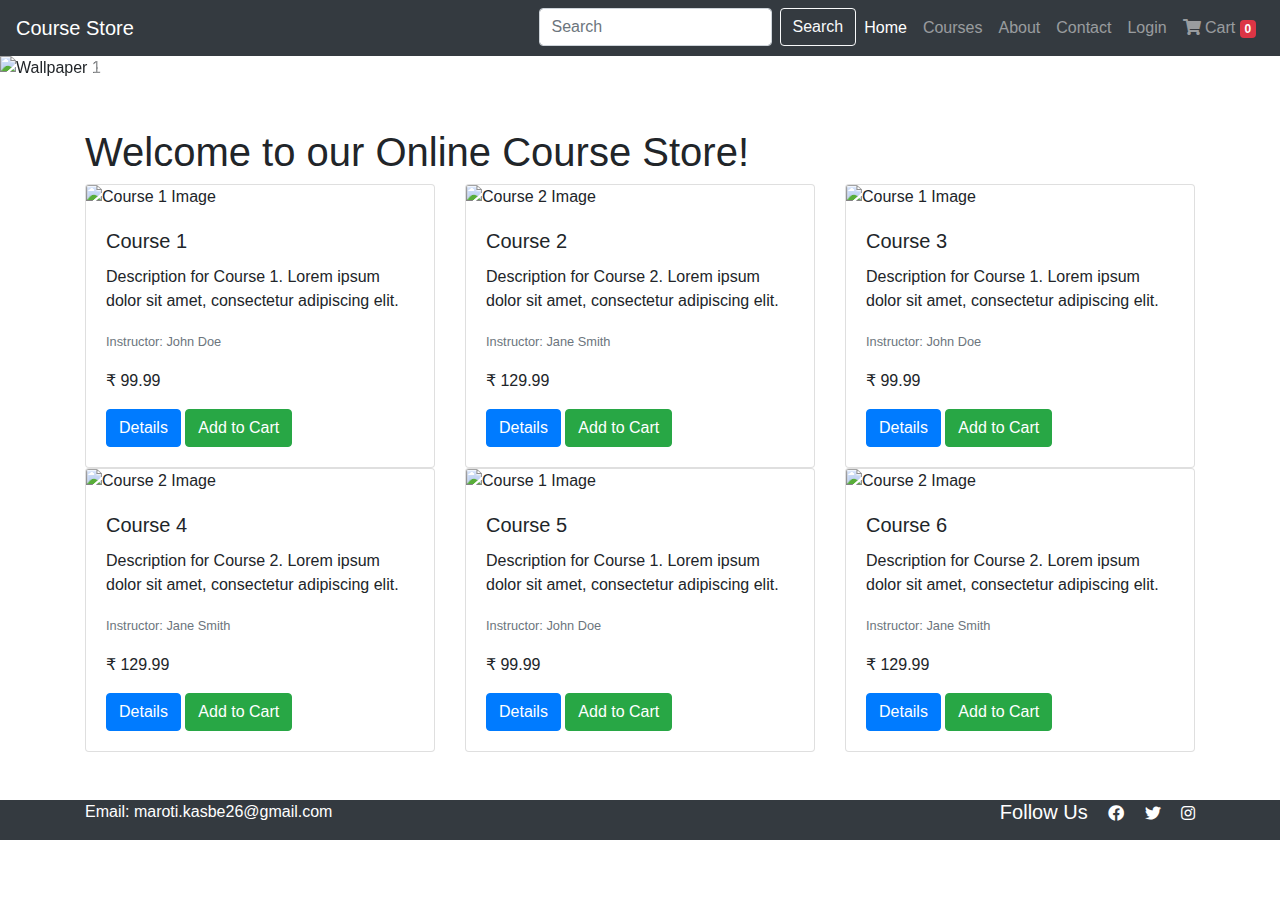
==== index.html @ 57f070c9 "added index.html" ====
<!DOCTYPE html>
<html lang="en">
<head>
  <meta charset="UTF-8">
  <meta name="viewport" content="width=device-width, initial-scale=1">
  <title>Online Course Store</title>
  <link rel="stylesheet" href="https://stackpath.bootstrapcdn.com/bootstrap/4.3.1/css/bootstrap.min.css">
  <link rel="stylesheet" href="style.css">
  <link rel="stylesheet" href="https://cdnjs.cloudflare.com/ajax/libs/font-awesome/5.15.1/css/all.min.css">
</head>
<body>

<!-- Navigation Bar -->
<nav class="navbar navbar-expand-lg navbar-dark bg-dark">
  <a class="navbar-brand" href="#">Course Store</a>
  <button class="navbar-toggler" type="button" data-toggle="collapse" data-target="#navbarNav" aria-controls="navbarNav" aria-expanded="false" aria-label="Toggle navigation">
    <span class="fas fa-bars"></span>
  </button>
  <div class="collapse navbar-collapse" id="navbarNav">
    <ul class="navbar-nav ml-auto">
        <li class="nav-item">
            <form class="form-inline my-2 my-lg-0">
              <input class="form-control mr-sm-2" type="search" placeholder="Search" aria-label="Search">
              <button class="btn btn-outline-light my-2 my-sm-0" type="submit">Search</button>
            </form>
          </li>
      <li class="nav-item active">
        <a class="nav-link" href="#">Home</a>
      </li>
      <li class="nav-item">
        <a class="nav-link" href="courses.html">Courses</a>
      </li>
      <li class="nav-item">
        <a class="nav-link" href="#">About</a>
      </li>
      <li class="nav-item">
        <a class="nav-link" href="#">Contact</a>
      </li>
      <li class="nav-item">
        <a class="nav-link" href="#">Login</a>
      </li>
      <li class="nav-item">
        <a class="nav-link" href="cart.html">
            <i class="fas fa-shopping-cart"></i> Cart
            <span id="cart-item-count" class="badge badge-danger">0</span>
        </a>
    </li>
    </ul>
  </div>
</nav>

<!-- Carousel Section -->
<div id="carouselExample" class="carousel slide" data-ride="carousel">
    <div class="carousel-inner">
      <div class="carousel-item active">
        <img src="/images/c1.jpg" class="d-block w-100" alt="Wallpaper 1">
      </div>
      <div class="carousel-item">
        <img src="/images/c2.jpg" class="d-block w-100" alt="Wallpaper 2">
      </div>
      <div class="carousel-item">
        <img src="/images/c3.jpg" class="d-block w-100" alt="Wallpaper 2">
      </div>
      <!-- prev & next -->
    </div>
    <a class="carousel-control-prev" href="#carouselExample" role="button" data-slide="prev">
      <span class="carousel-control-prev-icon" aria-hidden="true"></span>
      <span class="sr-only">Previous</span>
    </a>
    <a class="carousel-control-next" href="#carouselExample" role="button" data-slide="next">
      <span class="carousel-control-next-icon" aria-hidden="true"></span>
      <span class="sr-only">Next</span>
    </a>
  </div>
<!-- Main Content -->
<div class="container mt-5">
    <h1>Welcome to our Online Course Store!</h1>
  
    <div class="row">
        <!-- Course cards -->
        <div class="col-md-4">
          <div class="card">
            <img src="/images/java.jpg" class="card-img-top" alt="Course 1 Image">
            <div class="card-body">
              <h5 class="card-title">Course 1</h5>
              <p class="card-text">Description for Course 1. Lorem ipsum dolor sit amet, consectetur adipiscing elit.</p>
              <p class="card-text"><small class="text-muted">Instructor: John Doe</small></p>
              <p class="card-text">&#8377 99.99</p>
              <a href="#" class="btn btn-primary">Details</a>
           <a href="#" class="btn btn-success" onclick="addToCart('Course 1', 99.99, '/images/java.jpg')">Add to Cart</a>



            </div>
          </div>
        </div>
    
        <div class="col-md-4">
          <div class="card">
            <img src="/images/ds.jpeg" class="card-img-top" alt="Course 2 Image">
            <div class="card-body">
              <h5 class="card-title">Course 2</h5>
              <p class="card-text">Description for Course 2. Lorem ipsum dolor sit amet, consectetur adipiscing elit.</p>
              <p class="card-text"><small class="text-muted">Instructor: Jane Smith</small></p>
              <p class="card-text">&#8377 129.99</p>
              <a href="#" class="btn btn-primary">Details</a>
               <a href="#" class="btn btn-success" onclick="addToCart('Course 2', 129.99, '/images/ds.jpeg')">Add to Cart</a>


            </div>
          </div>
        </div>
    
        <div class="col-md-4">
            <div class="card">
              <img src="/images/ml.jpeg" class="card-img-top" alt="Course 1 Image">
              <div class="card-body">
                <h5 class="card-title">Course 3</h5>
                <p class="card-text">Description for Course 1. Lorem ipsum dolor sit amet, consectetur adipiscing elit.</p>
                <p class="card-text"><small class="text-muted">Instructor: John Doe</small></p>
                <p class="card-text">&#8377 99.99</p>
                <a href="#" class="btn btn-primary">Details</a>
               <a href="#" class="btn btn-success" onclick="addToCart('Course 3', 99.99, '/images/ml.jpeg')">Add to Cart</a>


              </div>
            </div>
          </div>
      
          <div class="col-md-4">
            <div class="card">
              <img src="/images/sql.png" class="card-img-top" alt="Course 2 Image">
              <div class="card-body">
                <h5 class="card-title">Course 4</h5>
                <p class="card-text">Description for Course 2. Lorem ipsum dolor sit amet, consectetur adipiscing elit.</p>
                <p class="card-text"><small class="text-muted">Instructor: Jane Smith</small></p>
                <p class="card-text">&#8377 129.99</p>
                <a href="#" class="btn btn-primary">Details</a>
               <a href="#" class="btn btn-success" onclick="addToCart('Course 4', 129.99, '/images/sql.png')">Add to Cart</a>


              </div>
            </div>
          </div>
          <div class="col-md-4">
            <div class="card">
              <img src="/images/python.png" class="card-img-top" alt="Course 1 Image">
              <div class="card-body">
                <h5 class="card-title">Course 5</h5>
                <p class="card-text">Description for Course 1. Lorem ipsum dolor sit amet, consectetur adipiscing elit.</p>
                <p class="card-text"><small class="text-muted">Instructor: John Doe</small></p>
                <p class="card-text">&#8377 99.99</p>
                <a href="#" class="btn btn-primary">Details</a>
                 <a href="#" class="btn btn-success" onclick="addToCart('Course 5', 99.99, '/images/python.png')">Add to Cart</a>
  
  
              </div>
            </div>
          </div>
          <div class="col-md-4">
            <div class="card">
              <img src="/images/ai.jpeg" class="card-img-top" alt="Course 2 Image">
              <div class="card-body">
                <h5 class="card-title">Course 6</h5>
                <p class="card-text">Description for Course 2. Lorem ipsum dolor sit amet, consectetur adipiscing elit.</p>
                <p class="card-text"><small class="text-muted">Instructor: Jane Smith</small></p>
                <p class="card-text">&#8377 129.99</p>
                <a href="#" class="btn btn-primary">Details</a>
                 <a href="#" class="btn btn-success" onclick="addToCart('Course 6', 129.99, '/images/ai.jpeg')">Add to Cart</a>
  
  
              </div>
            </div>
          </div>
       
      </div>
  </div>
  
<!-- Footer Section -->
<footer class="footer mt-5 bg-dark text-white">
    <div class="container">
        <div class="row">
            <div class="col-md-6">
                <p>Email: maroti.kasbe26@gmail.com</p>
            </div>
            <div class="col-md-6 text-md-right">
                <h5 class="mr-3 d-inline-block">Follow Us</h5>
                <!-- social media icons or links here -->
                <i class="fab fa-facebook mr-3"></i>
                <i class="fab fa-twitter mr-3"></i>
                <i class="fab fa-instagram"></i>
            </div>
        </div>
    </div>
</footer>






<!-- Bootstrap JS and other scripts -->
<script src="https://code.jquery.com/jquery-3.3.1.slim.min.js"></script>
<script src="https://cdnjs.cloudflare.com/ajax/libs/popper.js/1.14.7/umd/popper.min.js"></script>
<script src="https://stackpath.bootstrapcdn.com/bootstrap/4.3.1/js/bootstrap.min.js"></script>

<!-- Link to external JavaScript file -->
<script src="./cart.js"></script>
<script>
    // Update cart item count on page load
    window.addEventListener('load', function () {
      updateCartItemCount();
    });
  </script>
</body>
</html>
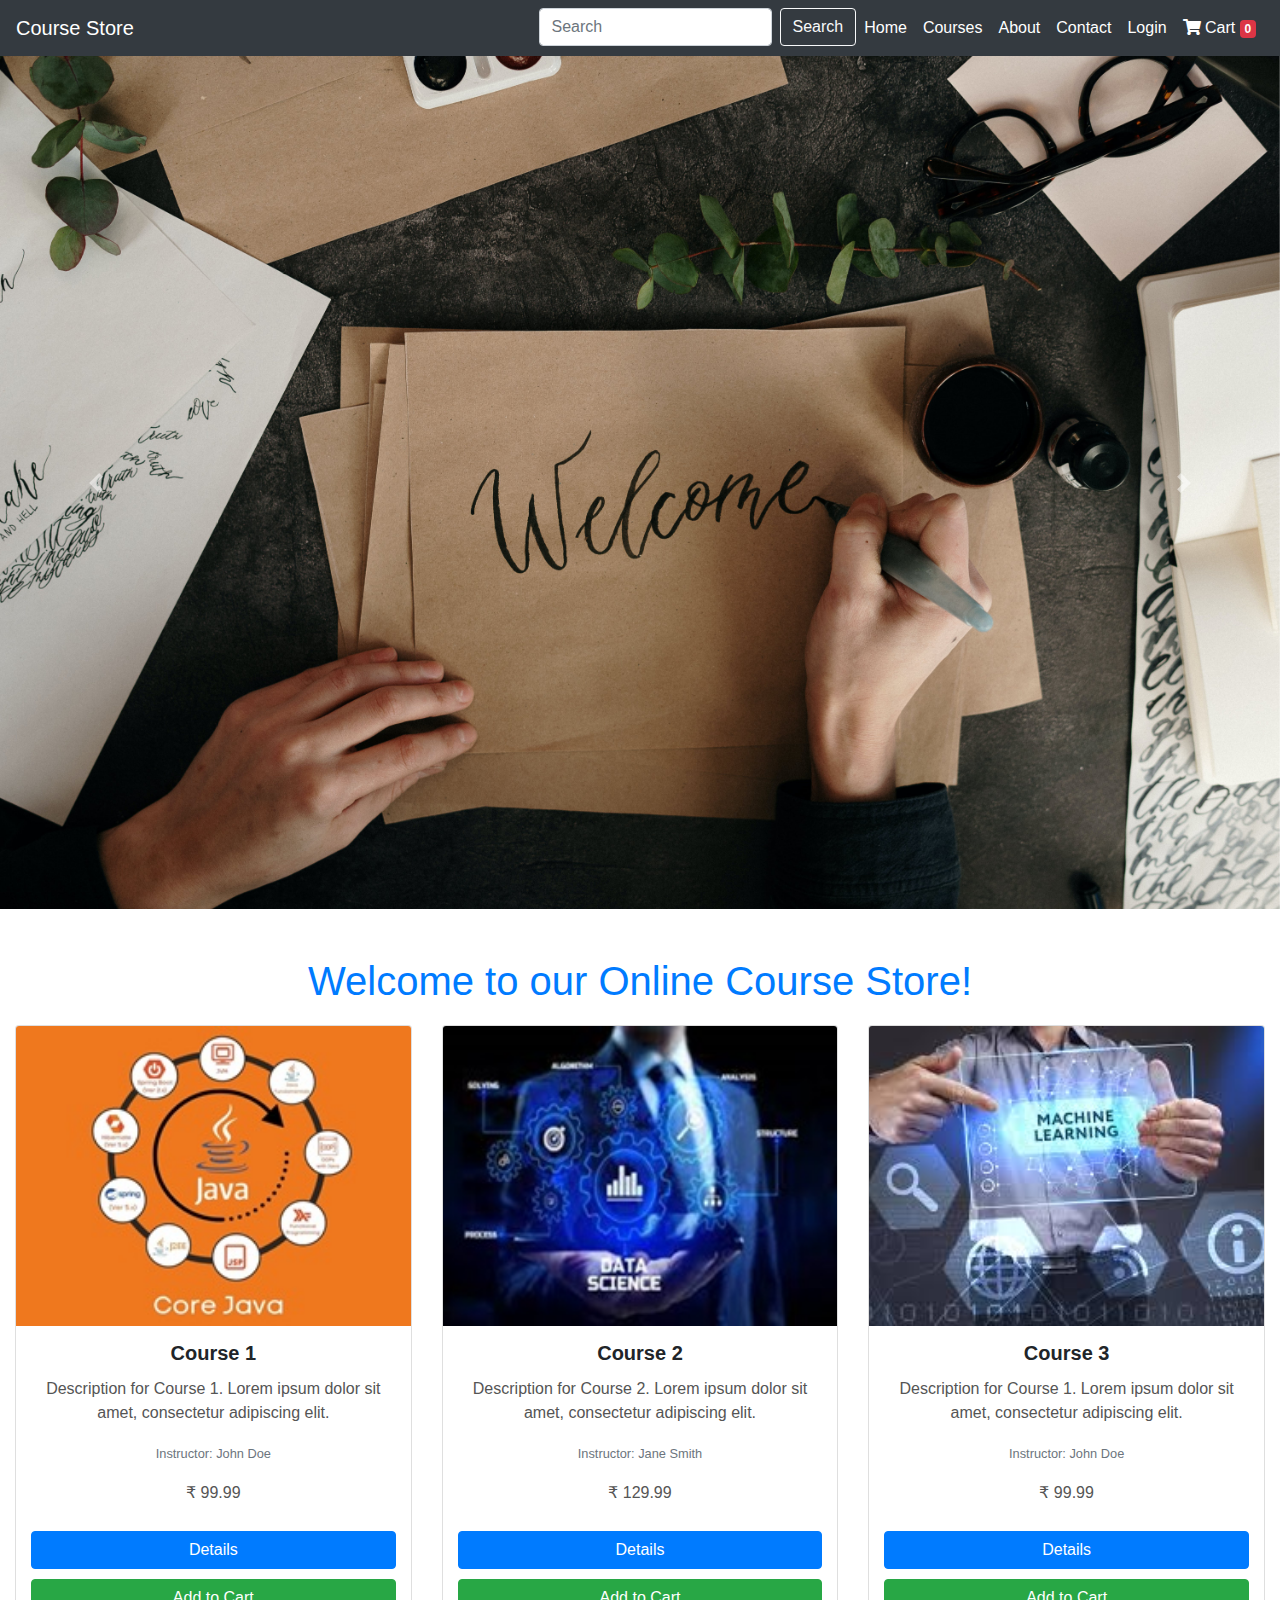
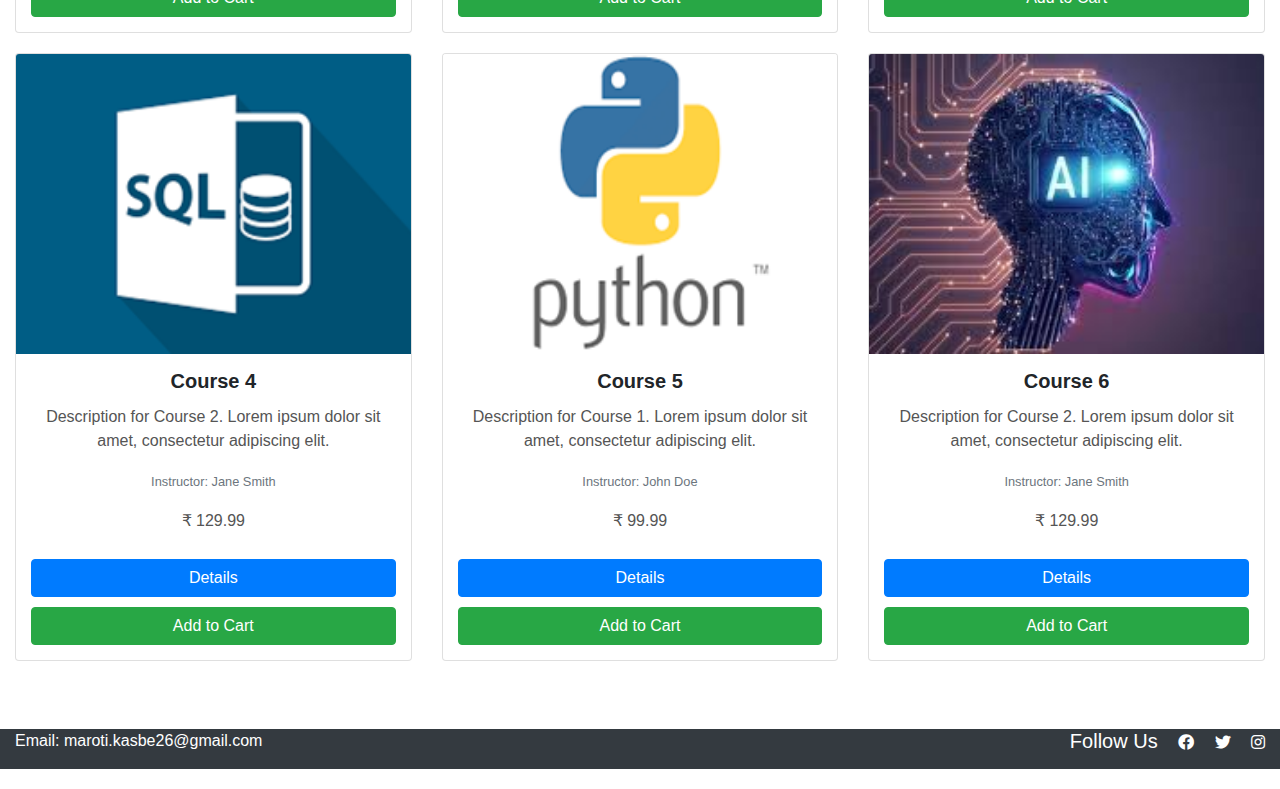
==== commit 7b206581: "Update index.html" ====
--- a/index.html
+++ b/index.html
@@ -53,13 +53,13 @@
 <div id="carouselExample" class="carousel slide" data-ride="carousel">
     <div class="carousel-inner">
       <div class="carousel-item active">
-        <img src="/images/c1.jpg" class="d-block w-100" alt="Wallpaper 1">
+        <img src="./images/c1.jpg" class="d-block w-100" alt="Wallpaper 1">
       </div>
       <div class="carousel-item">
-        <img src="/images/c2.jpg" class="d-block w-100" alt="Wallpaper 2">
+        <img src="./images/c2.jpg" class="d-block w-100" alt="Wallpaper 2">
       </div>
       <div class="carousel-item">
-        <img src="/images/c3.jpg" class="d-block w-100" alt="Wallpaper 2">
+        <img src="./images/c3.jpg" class="d-block w-100" alt="Wallpaper 2">
       </div>
       <!-- prev & next -->
     </div>
@@ -80,7 +80,7 @@
         <!-- Course cards -->
         <div class="col-md-4">
           <div class="card">
-            <img src="/images/java.jpg" class="card-img-top" alt="Course 1 Image">
+            <img src="./images/java.jpg" class="card-img-top" alt="Course 1 Image">
             <div class="card-body">
               <h5 class="card-title">Course 1</h5>
               <p class="card-text">Description for Course 1. Lorem ipsum dolor sit amet, consectetur adipiscing elit.</p>
@@ -97,7 +97,7 @@
     
         <div class="col-md-4">
           <div class="card">
-            <img src="/images/ds.jpeg" class="card-img-top" alt="Course 2 Image">
+            <img src="./images/ds.jpeg" class="card-img-top" alt="Course 2 Image">
             <div class="card-body">
               <h5 class="card-title">Course 2</h5>
               <p class="card-text">Description for Course 2. Lorem ipsum dolor sit amet, consectetur adipiscing elit.</p>
@@ -113,7 +113,7 @@
     
         <div class="col-md-4">
             <div class="card">
-              <img src="/images/ml.jpeg" class="card-img-top" alt="Course 1 Image">
+              <img src="./images/ml.jpeg" class="card-img-top" alt="Course 1 Image">
               <div class="card-body">
                 <h5 class="card-title">Course 3</h5>
                 <p class="card-text">Description for Course 1. Lorem ipsum dolor sit amet, consectetur adipiscing elit.</p>
@@ -129,7 +129,7 @@
       
           <div class="col-md-4">
             <div class="card">
-              <img src="/images/sql.png" class="card-img-top" alt="Course 2 Image">
+              <img src="./images/sql.png" class="card-img-top" alt="Course 2 Image">
               <div class="card-body">
                 <h5 class="card-title">Course 4</h5>
                 <p class="card-text">Description for Course 2. Lorem ipsum dolor sit amet, consectetur adipiscing elit.</p>
@@ -144,7 +144,7 @@
           </div>
           <div class="col-md-4">
             <div class="card">
-              <img src="/images/python.png" class="card-img-top" alt="Course 1 Image">
+              <img src="./images/python.png" class="card-img-top" alt="Course 1 Image">
               <div class="card-body">
                 <h5 class="card-title">Course 5</h5>
                 <p class="card-text">Description for Course 1. Lorem ipsum dolor sit amet, consectetur adipiscing elit.</p>
@@ -159,7 +159,7 @@
           </div>
           <div class="col-md-4">
             <div class="card">
-              <img src="/images/ai.jpeg" class="card-img-top" alt="Course 2 Image">
+              <img src="./images/ai.jpeg" class="card-img-top" alt="Course 2 Image">
               <div class="card-body">
                 <h5 class="card-title">Course 6</h5>
                 <p class="card-text">Description for Course 2. Lorem ipsum dolor sit amet, consectetur adipiscing elit.</p>
--- a/style.css
+++ b/style.css
@@ -0,0 +1,127 @@
+/* Global Styles */
+body {
+    font-family: 'Arial', sans-serif;
+  }
+  
+  .container {
+    max-width: 100%;
+  }
+  
+  /* Navigation Bar Styles */
+  .navbar {
+    background-color: #343a40;
+  }
+  
+  .navbar-brand {
+    color: #ffffff !important;
+  }
+  
+  .navbar-toggler-icon {
+    background-color: #ffffff;
+  }
+  
+  .navbar-nav .nav-link {
+    color: #ffffff !important;
+  }
+  
+  /* Home Page Styles */
+  .container.mt-5 {
+    text-align: center;
+  }
+  
+  /* Course Card Styles */
+  .card {
+    margin-bottom: 20px;
+    transition: transform 0.3s;
+  }
+  
+  .card:hover {
+    transform: scale(1.05);
+  }
+  
+  .card img {
+    height: 300px;
+    object-fit: cover;
+  }
+  
+  .card-title {
+    font-size: 1.25rem;
+    font-weight: bold;
+  }
+  
+  .card-text {
+    color: #555;
+  }
+  
+  .card-body {
+    padding: 15px;
+  }
+  
+  .btn-primary,
+  .btn-success {
+    width: 100%;
+    margin-top: 10px;
+  }
+  
+  /* Add space above and below the row */
+  .row {
+    margin-top: 20px;
+    margin-bottom: 20px;
+  }
+  
+  /* Responsive Styles */
+  @media (max-width: 767px) {
+    .card {
+      margin-bottom: 20px;
+    }
+  }
+  
+  /*cart*/
+  
+  h1 {
+    color: #007bff;
+}
+
+table {
+    width: 100%;
+    border-collapse: collapse;
+    margin-top: 20px;
+    background-color: #fff;
+    box-shadow: 0 0 10px rgba(0, 0, 0, 0.1);
+}
+
+th, td {
+    padding: 15px;
+    text-align: left;
+    border-bottom: 1px solid #ddd;
+}
+
+th {
+    background-color: #007bff;
+    color: white;
+}
+
+tbody tr:hover {
+    background-color: #f2f2f2;
+}
+
+tfoot td {
+    font-weight: bold;
+}
+button:hover{
+    background-color: #0ce330;
+}
+button {
+    background-color: #007bff;
+    color: white;
+    border: none;
+    padding: 12px;
+    cursor: pointer;
+    transition: background-color 0.3s;
+}
+button.remove-button{
+    background-color: rgb(198, 12, 12);
+}
+button.remove-button:hover {
+    background-color: #e97a85;
+}